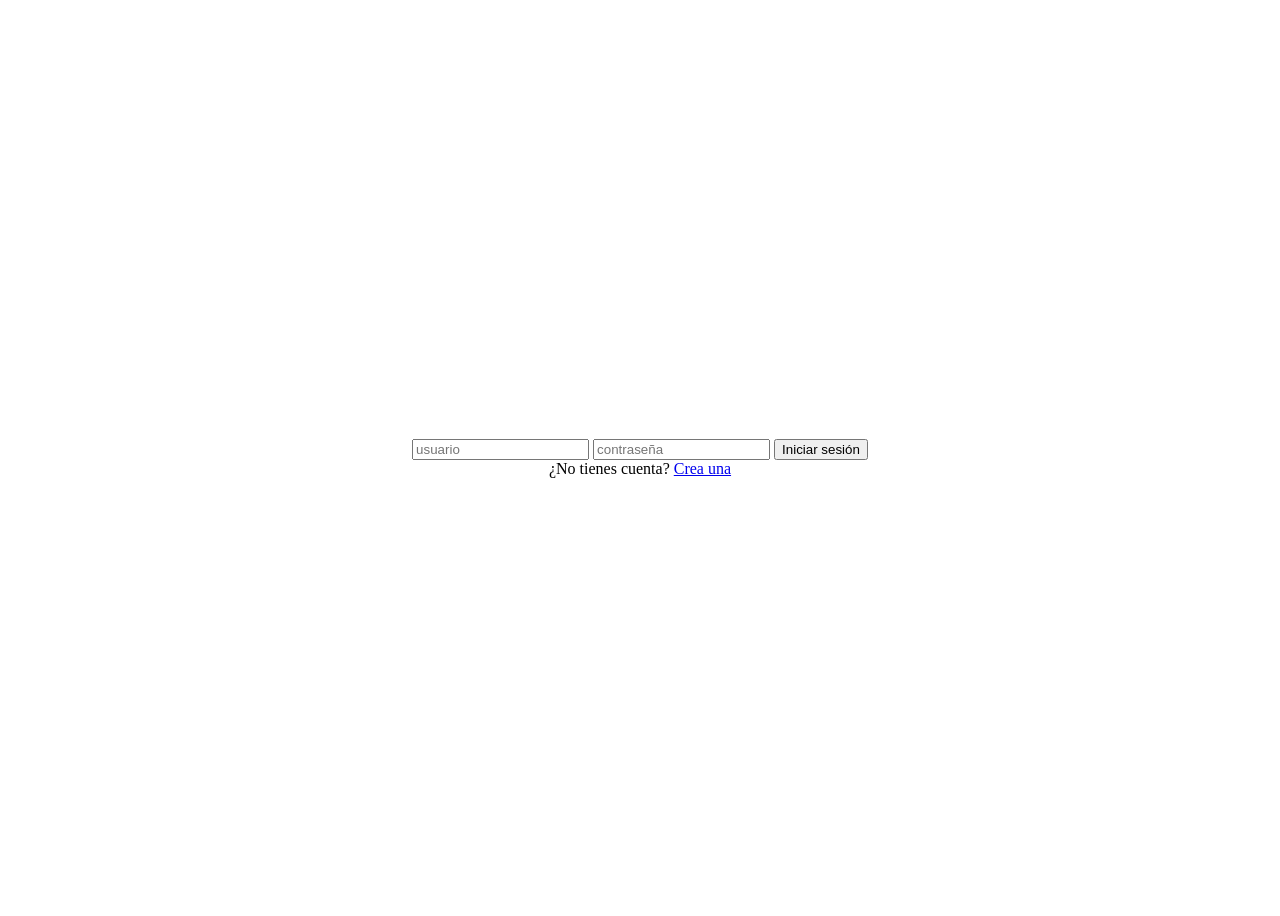
==== Frontend/index.html @ 9dca387c "RegistroDeNuevoUsuario" ====
<!DOCTYPE html>
<html lang="es">
<head>
    <meta charset="UTF-8">
    <meta name="viewport" content="width=device-width, initial-scale=1.0">
    <title>Login</title>
    <link rel="stylesheet" href="/styles.css">
    <script src="/main.js" defer></script>
</head>
<body>
    <div class="form_login">
        <form action="#" method="POST">
            <input type="text" name="usuario" id="usuario" placeholder="usuario" required>
            <input type="password" name="password" id="password" placeholder="contraseña" required>
            <button type="submit">Iniciar sesión</button>
        </form>
        
        <div class="enlace_registro">
            <span>¿No tienes cuenta? <a href="crearUsuario.html">Crea una</a></span>
        </div>
    </div>
</body>
</html>
---- styles.css ----
/* centrar form_login */
.form_login{
    display: flex;
    flex-direction: column;
    justify-content: center; 
    align-items: center;     
    height: 100vh; 

}
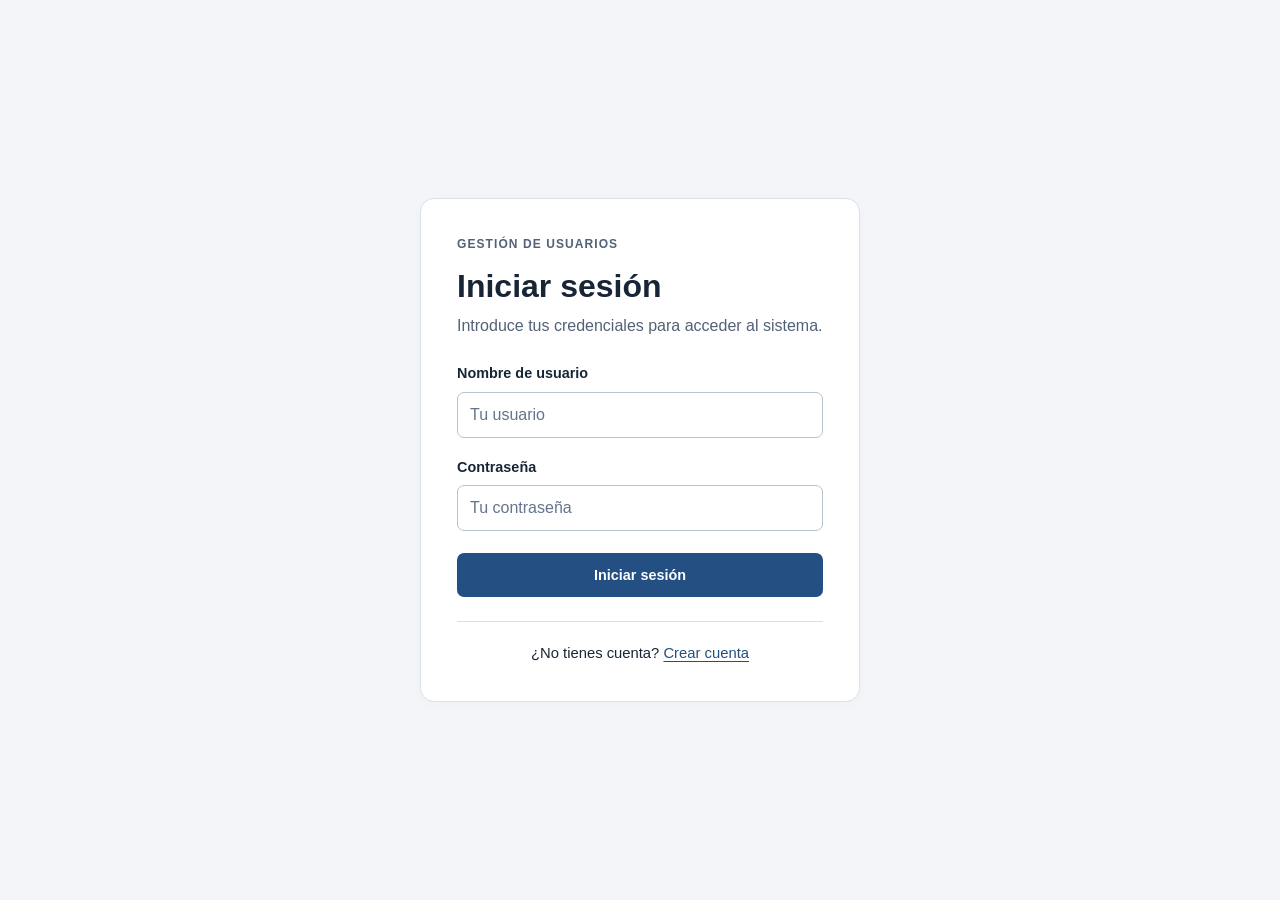
==== commit c902d399: "feat: mejorar la interfaz Aplica un estilo consistente a login, registro, gestión y listado. Agrupa " ====
--- a/Frontend/index.html
+++ b/Frontend/index.html
@@ -1,23 +1,29 @@
-<!DOCTYPE html>
+<!doctype html>
 <html lang="es">
 <head>
-    <meta charset="UTF-8">
-    <meta name="viewport" content="width=device-width, initial-scale=1.0">
-    <title>Login</title>
-    <link rel="stylesheet" href="/styles.css">
-    <script src="/main.js" defer></script>
+    <meta charset="utf-8">
+    <meta name="viewport" content="width=device-width, initial-scale=1">
+    <title>Iniciar sesión</title>
+    <link rel="stylesheet" href="../styles.css">
+    <script src="../main.js" defer></script>
 </head>
-<body>
-    <div class="form_login">
-        <form action="#" method="POST">
-            <input type="text" name="usuario" id="usuario" placeholder="usuario" required>
-            <input type="password" name="password" id="password" placeholder="contraseña" required>
+<body class="auth-page">
+    <main class="card auth-card">
+        <p class="eyebrow">GESTIÓN DE USUARIOS</p>
+        <h1>Iniciar sesión</h1>
+        <p class="muted">Introduce tus credenciales para acceder al sistema.</p>
+        <form class="login-form" action="../Backend/login.php" method="post">
+            <div class="form-group">
+                <label for="usuario">Nombre de usuario</label>
+                <input type="text" name="usuario" id="usuario" placeholder="Tu usuario" autocomplete="username" required>
+            </div>
+            <div class="form-group">
+                <label for="password">Contraseña</label>
+                <input type="password" name="password" id="password" placeholder="Tu contraseña" autocomplete="current-password" required>
+            </div>
             <button type="submit">Iniciar sesión</button>
         </form>
-        
-        <div class="enlace_registro">
-            <span>¿No tienes cuenta? <a href="crearUsuario.html">Crea una</a></span>
-        </div>
-    </div>
+        <p class="auth-footer">¿No tienes cuenta? <a href="crearUsuario.php">Crear cuenta</a></p>
+    </main>
 </body>
 </html>
--- a/styles.css
+++ b/styles.css
@@ -1,9 +1,100 @@
-/* centrar form_login */
-.form_login{
-    display: flex;
-    flex-direction: column;
-    justify-content: center; 
-    align-items: center;     
-    height: 100vh; 
-
-}+:root {
+    color-scheme: light;
+    --background: #f3f5f8;
+    --surface: #fff;
+    --text: #182536;
+    --muted: #526176;
+    --border: #d9e0e9;
+    --primary: #234f83;
+    --primary-hover: #193c66;
+    --danger: #a12632;
+    --radius: 14px;
+}
+* { box-sizing: border-box; }
+body { margin: 0; background: var(--background); color: var(--text); font-family: "Segoe UI", Arial, sans-serif; font-size: 16px; line-height: 1.55; }
+a { color: var(--primary); text-underline-offset: 3px; }
+a:hover { color: var(--primary-hover); }
+h1, h2, p { margin-top: 0; }
+h1 { margin-bottom: 8px; font-size: clamp(1.65rem, 4vw, 2rem); line-height: 1.25; }
+h2 { font-size: 1.2rem; margin-bottom: 6px; }
+p { margin-bottom: 16px; }
+:focus-visible { outline: 3px solid #3776bc; outline-offset: 3px; }
+.muted, .help-text { color: var(--muted); }
+.help-text { font-size: .875rem; margin: 7px 0 0; }
+.eyebrow { font-size: .75rem; font-weight: 700; letter-spacing: .09em; color: var(--muted); margin-bottom: 12px; }
+.site-header { background: var(--surface); border-bottom: 1px solid var(--border); }
+.header-content { max-width: 1440px; margin: auto; padding: 18px 32px; display: flex; align-items: center; justify-content: space-between; gap: 20px; flex-wrap: wrap; }
+.brand { color: var(--text); font-size: 1.05rem; font-weight: 700; text-decoration: none; }
+.page { max-width: 1440px; margin: 0 auto; padding: 36px 32px 48px; }
+.page-form { max-width: 1000px; }
+.page-heading { margin-bottom: 24px; }
+.page-heading p { margin-bottom: 0; }
+.card { background: var(--surface); border: 1px solid var(--border); border-radius: var(--radius); box-shadow: 0 3px 14px #18253605; }
+.form-card { padding: 28px; }
+.auth-page { min-height: 100vh; min-height: 100svh; display: grid; place-items: center; padding: 32px 20px; }
+.auth-card { width: 100%; max-width: 440px; padding: 36px; }
+.auth-card form { margin-top: 24px; }
+.auth-footer { margin: 24px 0 0; padding-top: 20px; border-top: 1px solid var(--border); text-align: center; font-size: .925rem; }
+fieldset { min-width: 0; border: 0; padding: 0; margin: 0 0 28px; }
+fieldset + fieldset { padding-top: 24px; border-top: 1px solid var(--border); }
+legend { padding: 0; margin-bottom: 16px; font-weight: 700; font-size: 1.05rem; }
+.form-grid { display: grid; grid-template-columns: repeat(2, minmax(0, 1fr)); gap: 18px 24px; }
+.form-group { min-width: 0; }
+.grid-wide { grid-column: 1 / -1; }
+.form-group label { display: block; font-size: .9rem; font-weight: 600; margin-bottom: 7px; }
+input:not([type="hidden"]), select { display: block; width: 100%; min-width: 0; min-height: 46px; padding: 10px 12px; border: 1px solid #b7c3d3; border-radius: 7px; background: var(--surface); color: var(--text); font: inherit; line-height: 1.4; }
+input::placeholder { color: #64748b; }
+input:focus, select:focus { border-color: var(--primary); }
+input:user-invalid, select:user-invalid { border-color: var(--danger); }
+.login-form { display: grid; gap: 18px; }
+.form-actions { display: flex; align-items: center; justify-content: flex-end; flex-wrap: wrap; gap: 12px; padding-top: 24px; border-top: 1px solid var(--border); }
+button, .button { display: inline-flex; justify-content: center; align-items: center; gap: 8px; min-height: 44px; padding: 10px 18px; border: 1px solid transparent; border-radius: 7px; background: var(--primary); color: #fff; font: inherit; font-size: .9rem; font-weight: 600; line-height: 1.4; text-decoration: none; cursor: pointer; }
+button:hover, .button:hover { background: var(--primary-hover); color: #fff; }
+.button-secondary { background: var(--surface); border-color: #b7c3d3; color: var(--text); }
+.button-secondary:hover { background: #edf2f8; color: var(--text); }
+.button-danger { background: #fff; border-color: #dfb7bd; color: var(--danger); }
+.button-danger:hover { background: #fff0f1; color: #7c1c26; }
+button:disabled { opacity: .5; cursor: not-allowed; }
+.login-form button { width: 100%; margin-top: 4px; }
+.alert { margin-bottom: 24px; padding: 16px 20px; border: 1px solid; border-radius: 9px; overflow-wrap: anywhere; }
+.alert p:last-child, .alert ul { margin-bottom: 0; }
+.alert-success { color: #205e44; background: #edf8f1; border-color: #b4dac6; }
+.alert-error { color: #852430; background: #fff1f2; border-color: #e8bdc4; }
+.alert-error a { color: inherit; font-weight: 600; }
+.session-info { display: flex; align-items: center; gap: 12px; flex-wrap: wrap; font-size: .9rem; }
+.session-info form { margin: 0; }
+.session-name { max-width: 260px; overflow-wrap: anywhere; }
+.badge { display: inline-block; border-radius: 20px; background: #eaf0f8; color: #234f83; padding: 4px 10px; font-size: .8rem; font-weight: 600; }
+.table-toolbar { padding: 22px 24px; display: flex; align-items: center; justify-content: space-between; gap: 18px; flex-wrap: wrap; }
+.table-toolbar p { margin-bottom: 0; }
+.table-wrap { max-width: 100%; max-height: 65vh; overflow: auto; border-top: 1px solid var(--border); border-bottom: 1px solid var(--border); }
+table { width: 100%; border-collapse: separate; border-spacing: 0; font-size: .875rem; }
+th, td { padding: 14px 16px; text-align: left; vertical-align: middle; border-bottom: 1px solid #e5eaf1; }
+th { position: sticky; top: 0; z-index: 1; background: #eef2f7; font-weight: 600; color: #394c65; white-space: nowrap; }
+td { max-width: 260px; overflow-wrap: anywhere; }
+.table-admin td, .table-employee td { white-space: nowrap; }
+.table-admin td:nth-child(2), .table-admin td:nth-child(10) { white-space: normal; min-width: 180px; }
+tbody tr:last-child td { border-bottom: 0; }
+tbody tr:nth-child(even) { background: #f9fafc; }
+tbody tr:hover { background: #f0f5fb; }
+.table-admin { min-width: 1950px; }
+.table-employee { min-width: 740px; }
+.row-actions { display: flex; align-items: center; gap: 8px; white-space: nowrap; }
+.row-actions form { margin: 0; }
+.row-actions .button, .row-actions button { padding: 8px 12px; }
+.table-note { padding: 12px 24px; margin: 0; color: var(--muted); font-size: .85rem; }
+.empty-state { text-align: center; padding: 36px; color: var(--muted); }
+.sr-only { position: absolute; width: 1px; height: 1px; padding: 0; margin: -1px; overflow: hidden; clip: rect(0, 0, 0, 0); white-space: nowrap; border: 0; }
+@media (max-width: 640px) {
+    .header-content { padding: 16px 20px; gap: 14px; }
+    .page { padding: 24px 16px 32px; }
+    .form-card { padding: 20px; }
+    .auth-card { padding: 28px 24px; }
+    .form-grid { grid-template-columns: minmax(0, 1fr); gap: 16px; }
+    .form-actions { flex-direction: column-reverse; align-items: stretch; }
+    .table-toolbar { padding: 20px; align-items: stretch; }
+    .table-toolbar > .button { width: 100%; }
+    .session-info { width: 100%; }
+    .session-info form { margin-left: auto; }
+    .table-note { padding: 12px 20px; }
+}
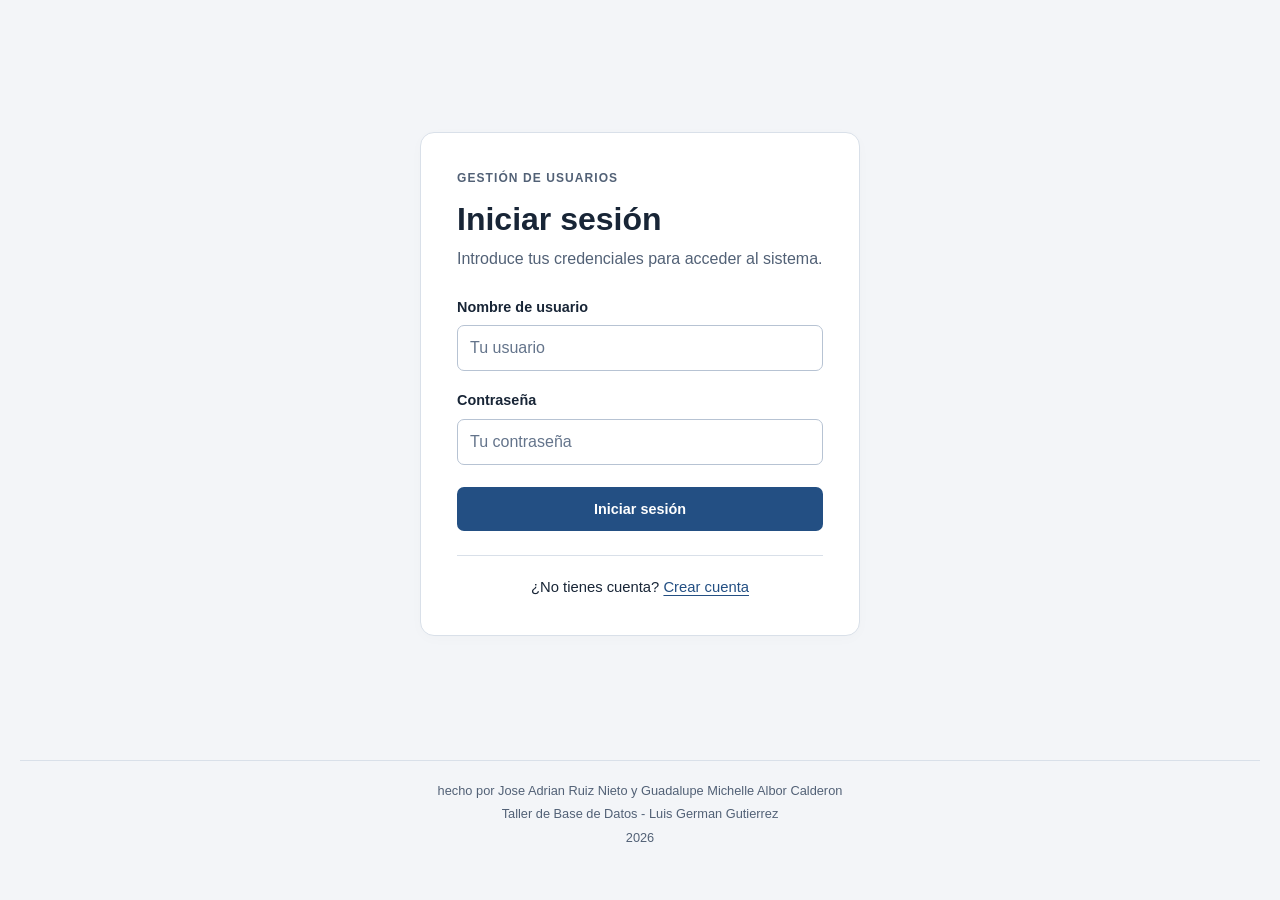
==== commit 22feabdb: "Pie de pagina" ====
--- a/Frontend/index.html
+++ b/Frontend/index.html
@@ -25,5 +25,10 @@
         </form>
         <p class="auth-footer">¿No tienes cuenta? <a href="crearUsuario.php">Crear cuenta</a></p>
     </main>
+    <footer class="site-footer">
+        <p>hecho por Jose Adrian Ruiz Nieto y Guadalupe Michelle Albor Calderon</p>
+        <p>Taller de Base de Datos - Luis German Gutierrez</p>
+        <p>2026</p>
+    </footer>
 </body>
 </html>
--- a/styles.css
+++ b/styles.css
@@ -11,7 +11,7 @@
     --radius: 14px;
 }
 * { box-sizing: border-box; }
-body { margin: 0; background: var(--background); color: var(--text); font-family: "Segoe UI", Arial, sans-serif; font-size: 16px; line-height: 1.55; }
+body { margin: 0; min-height: 100vh; min-height: 100svh; display: flex; flex-direction: column; background: var(--background); color: var(--text); font-family: "Segoe UI", Arial, sans-serif; font-size: 16px; line-height: 1.55; }
 a { color: var(--primary); text-underline-offset: 3px; }
 a:hover { color: var(--primary-hover); }
 h1, h2, p { margin-top: 0; }
@@ -25,16 +25,20 @@
 .site-header { background: var(--surface); border-bottom: 1px solid var(--border); }
 .header-content { max-width: 1440px; margin: auto; padding: 18px 32px; display: flex; align-items: center; justify-content: space-between; gap: 20px; flex-wrap: wrap; }
 .brand { color: var(--text); font-size: 1.05rem; font-weight: 700; text-decoration: none; }
-.page { max-width: 1440px; margin: 0 auto; padding: 36px 32px 48px; }
+.page { width: 100%; max-width: 1440px; margin: 0 auto; padding: 36px 32px 48px; }
 .page-form { max-width: 1000px; }
 .page-heading { margin-bottom: 24px; }
 .page-heading p { margin-bottom: 0; }
 .card { background: var(--surface); border: 1px solid var(--border); border-radius: var(--radius); box-shadow: 0 3px 14px #18253605; }
 .form-card { padding: 28px; }
-.auth-page { min-height: 100vh; min-height: 100svh; display: grid; place-items: center; padding: 32px 20px; }
+.auth-page { display: grid; grid-template-rows: 1fr auto; place-items: center; gap: 24px; padding: 32px 20px; }
 .auth-card { width: 100%; max-width: 440px; padding: 36px; }
 .auth-card form { margin-top: 24px; }
 .auth-footer { margin: 24px 0 0; padding-top: 20px; border-top: 1px solid var(--border); text-align: center; font-size: .925rem; }
+.site-footer { width: 100%; margin-top: auto; padding: 20px 24px; border-top: 1px solid var(--border); color: var(--muted); font-size: .8rem; text-align: center; overflow-wrap: anywhere; }
+.site-footer p { margin: 0 0 4px; }
+.site-footer p:last-child { margin-bottom: 0; }
+.auth-page .site-footer { margin-top: 0; }
 fieldset { min-width: 0; border: 0; padding: 0; margin: 0 0 28px; }
 fieldset + fieldset { padding-top: 24px; border-top: 1px solid var(--border); }
 legend { padding: 0; margin-bottom: 16px; font-weight: 700; font-size: 1.05rem; }
